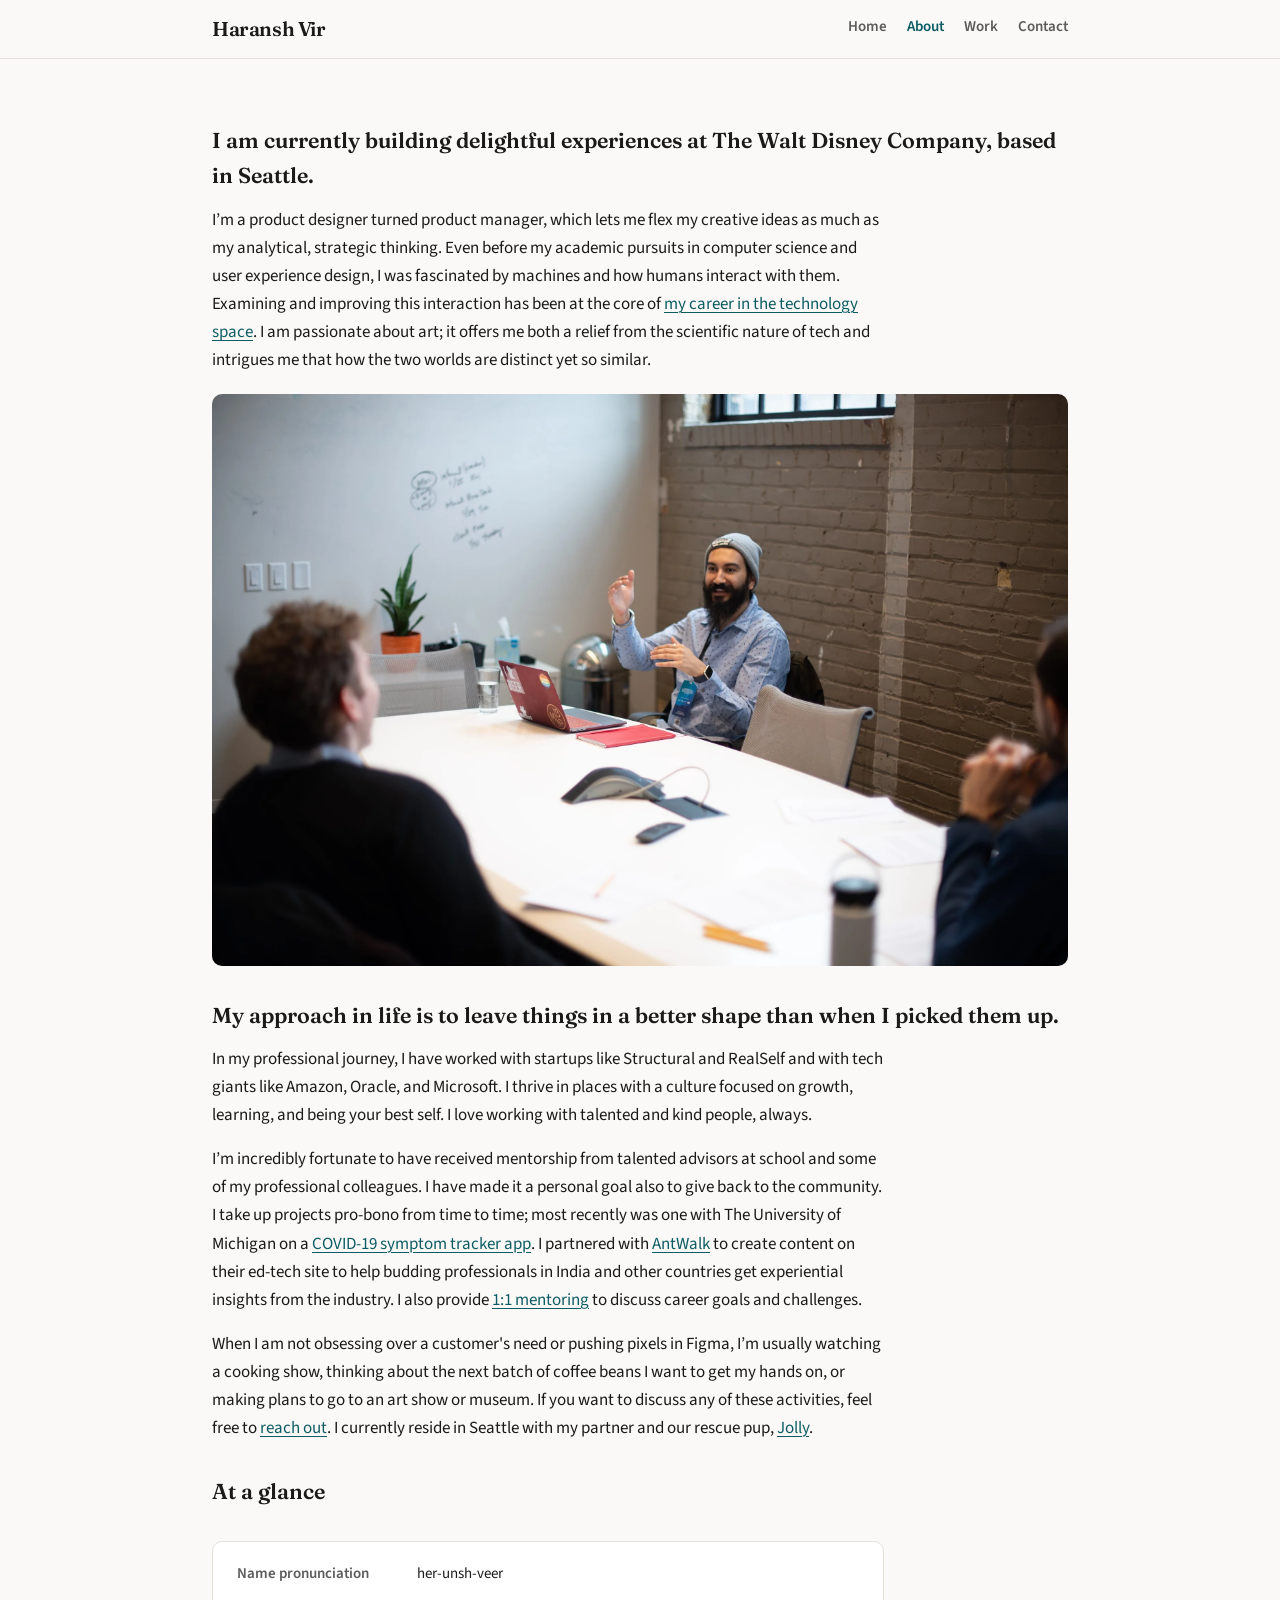
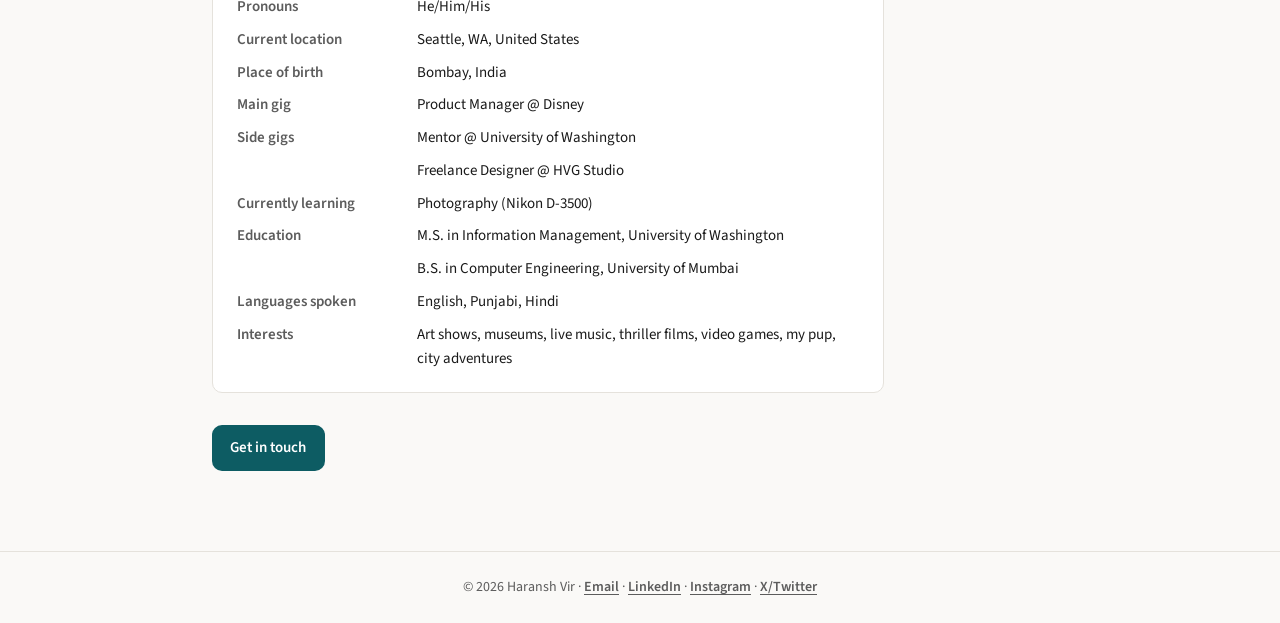
==== about.html @ 8d36b3bd "Initial site import" ====
<!DOCTYPE html>
<html lang="en">
  <head>
    <meta charset="utf-8" />
    <meta name="viewport" content="width=device-width, initial-scale=1" />
    <title>About — Haransh Vir</title>
    <meta
      name="description"
      content="About Haransh Vir — product designer turned PM at Disney, Seattle."
    />
    <link rel="preconnect" href="https://fonts.googleapis.com" />
    <link rel="preconnect" href="https://fonts.gstatic.com" crossorigin />
    <link
      href="https://fonts.googleapis.com/css2?family=Fraunces:opsz,wght@9..144,600&family=Source+Sans+3:wght@400;600;700&display=swap"
      rel="stylesheet"
    />
    <link rel="icon" href="assets/favicon.svg" type="image/svg+xml" />
    <link rel="stylesheet" href="css/style.css" />
  </head>
  <body>
    <a class="skip-link" href="#main">Skip to content</a>
    <header class="site-header">
      <div class="header-inner">
        <a class="logo" href="index.html">Haransh Vir</a>
        <button
          type="button"
          class="nav-toggle"
          aria-expanded="false"
          aria-controls="site-nav"
        >
          Menu
        </button>
        <nav class="nav" id="site-nav" aria-label="Primary">
          <ul class="nav-list">
            <li><a href="index.html">Home</a></li>
            <li><a href="about.html" aria-current="page">About</a></li>
            <li><a href="work.html">Work</a></li>
            <li><a href="contact.html">Contact</a></li>
          </ul>
        </nav>
      </div>
    </header>

    <main id="main">
      <!--<h1 class="section-title">About</h1>-->
      <!--<p class="lead">A bit more about me in my personal and professional life.</p>-->

      <h2>I am currently building delightful experiences at The Walt Disney Company, based in Seattle.</h2>
      <p>
        I’m a product designer turned product manager, which lets me flex my creative ideas as much as my analytical, strategic thinking. Even before my academic pursuits in computer science and user experience design, I was fascinated by machines and how humans interact with them. Examining and improving this interaction has been at the core of
        <a href="work.html">my career in the technology space</a>. I am passionate about art; it offers me both a relief from the scientific nature of tech and intrigues me that how the two worlds are distinct yet so similar.
      </p>

      <figure class="about-onsite">
        <img
          src="assets/hvg_onsite.webp"
          alt="Haransh on site at a technology industry event."
          width="2500"
          height="1669"
          loading="lazy"
        />
      </figure>

      <h2>My approach in life is to leave things in a better shape than when I picked them up.</h2>
      <p>
        In my professional journey, I have worked with startups like Structural and RealSelf and with tech giants like Amazon, Oracle, and Microsoft. I thrive in places with a culture focused on growth, learning, and being your best self. I love working with talented and kind people, always.
      </p>
      <p>
        I’m incredibly fortunate to have received mentorship from talented advisors at school and some of my professional colleagues. I have made it a personal goal also to give back to the community. I take up projects pro-bono from time to time; most recently was one with The University of Michigan on a
        <a target="_blank" rel="noopener noreferrer" href="https://apps.apple.com/us/app/covid-symptoms/id1510692333">COVID-19 symptom tracker app</a>. I partnered with
        <a target="_blank" rel="noopener noreferrer" href="https://grow.antwalk.com/author/892">AntWalk</a> to create content on their ed-tech site to help budding professionals in India and other countries get experiential insights from the industry. I also provide
        <a target="_blank" rel="noopener noreferrer" href="https://www.skillshare.com/user/haranshvir">1:1 mentoring</a> to discuss career goals and challenges.
      </p>
      <p>
        When I am not obsessing over a customer's need or pushing pixels in Figma, I’m usually watching a cooking show, thinking about the next batch of coffee beans I want to get my hands on, or making plans to go to an art show or museum. If you want to discuss any of these activities, feel free to
        <a href="contact.html">reach out</a>. I currently reside in Seattle with my partner and our rescue pup,
        <a target="_blank" rel="noopener noreferrer" href="https://instagram.com/jolly__bean">Jolly</a>.
      </p>

      <h2>At a glance</h2>
      <div class="glance">
        <dl>
          <dt>Name pronunciation</dt>
          <dd>her-unsh-veer</dd>
          <dt>Pronouns</dt>
          <dd>He/Him/His</dd>
          <dt>Current location</dt>
          <dd>Seattle, WA, United States</dd>
          <dt>Place of birth</dt>
          <dd>Bombay, India</dd>
          <dt>Main gig</dt>
          <dd>Product Manager @ Disney</dd>
          <dt>Side gigs</dt>
          <dd>Mentor @ University of Washington</dd>
          <dt></dt>
          <dd>Freelance Designer @ HVG Studio</dd>
          <dt>Currently learning</dt>
          <dd>Photography (Nikon D-3500)</dd>
          <dt>Education</dt>
          <dd>M.S. in Information Management, University of Washington</dd>
          <dt></dt>
          <dd>B.S. in Computer Engineering, University of Mumbai</dd>
          <dt>Languages spoken</dt>
          <dd>English, Punjabi, Hindi</dd>
          <dt>Interests</dt>
          <dd>Art shows, museums, live music, thriller films, video games, my pup, city adventures</dd>
        </dl>
      </div>

      <p><a class="btn" href="contact.html">Get in touch</a></p>
    </main>

    <footer class="site-footer">
      <p class="footer-line">
        © <span id="y"></span> Haransh Vir
        ·
        <a href="mailto:hello@haranshvir.com">Email</a>
        ·
        <a target="_blank" rel="noopener noreferrer" href="https://www.linkedin.com/in/haranshvirgujral">LinkedIn</a>
        ·
        <a target="_blank" rel="noopener noreferrer" href="https://www.instagram.com/haranshvir/">Instagram</a>
        ·
        <a target="_blank" rel="noopener noreferrer me" href="https://x.com/haranshvir">X/Twitter</a>
      </p>
    </footer>
    <script>
      document.getElementById("y").textContent = new Date().getFullYear();
    </script>
    <script src="js/nav.js"></script>
  </body>
</html>
---- css/style.css ----
/* Haransh Vir — personal site */
:root {
  --bg: #faf9f7;
  --surface: #ffffff;
  --text: #1a1a1a;
  --muted: #5c5c5c;
  --accent: #0d5c63;
  --accent-soft: #e8f4f5;
  --border: #e5e2dc;
  --radius: 10px;
  --font: "Source Sans 3", "Segoe UI", system-ui, sans-serif;
  --font-display: "Fraunces", "Georgia", serif;
  --max: 42rem;
  --nav-h: 3.5rem;
}

*,
*::before,
*::after {
  box-sizing: border-box;
}

html {
  scroll-behavior: smooth;
}

body {
  margin: 0;
  min-height: 100vh;
  font-family: var(--font);
  font-size: 1.0625rem;
  line-height: 1.65;
  color: var(--text);
  background: var(--bg);
}

a {
  color: var(--accent);
  text-decoration-thickness: 1px;
  text-underline-offset: 3px;
}

a:hover {
  text-decoration-thickness: 2px;
}

:focus-visible {
  outline: 2px solid var(--accent);
  outline-offset: 3px;
}

.skip-link {
  position: absolute;
  left: -9999px;
  top: 0;
  padding: 0.75rem 1rem;
  background: var(--accent);
  color: #fff;
  z-index: 100;
}

.skip-link:focus {
  left: 0;
}

.site-header {
  position: sticky;
  top: 0;
  z-index: 50;
  background: rgba(250, 249, 247, 0.92);
  backdrop-filter: blur(10px);
  border-bottom: 1px solid var(--border);
}

.header-inner {
  position: relative;
  max-width: 56rem;
  margin: 0 auto;
  padding: 0.75rem 1.25rem;
  display: flex;
  align-items: center;
  justify-content: space-between;
  gap: 1rem;
  min-height: var(--nav-h);
}

.logo {
  font-family: var(--font-display);
  font-weight: 600;
  font-size: 1.25rem;
  color: var(--text);
  text-decoration: none;
  letter-spacing: -0.02em;
}

.logo:hover {
  color: var(--accent);
  text-decoration: none;
}

.nav-toggle {
  display: none;
  border: 1px solid var(--border);
  background: var(--surface);
  border-radius: var(--radius);
  padding: 0.5rem 0.75rem;
  font: inherit;
  cursor: pointer;
  color: var(--text);
}

.nav-list {
  list-style: none;
  margin: 0;
  padding: 0;
  display: flex;
  flex-wrap: wrap;
  gap: 0.25rem 1.25rem;
  align-items: center;
}

.nav-list a {
  font-weight: 600;
  font-size: 0.9375rem;
  color: var(--muted);
  text-decoration: none;
}

.nav-list a:hover,
.nav-list a[aria-current="page"] {
  color: var(--accent);
}

main {
  max-width: 56rem;
  margin: 0 auto;
  padding: 2rem 1.25rem 4rem;
}

.hero {
  max-width: var(--max);
  margin-bottom: 2.5rem;
}

.hero-profile {
  display: block;
  margin: 1.25rem 0 0;
  max-width: 22.5rem;
  width: 100%;
  height: auto;
  border-radius: var(--radius);
  box-shadow: 0 4px 24px rgba(0, 0, 0, 0.08);
}

/* Full width of main column (wider than body text max-width on p) */
.about-onsite {
  margin: 1.25rem 0 1.75rem;
  padding: 0;
  max-width: none;
  width: 100%;
}

.about-onsite img {
  display: block;
  width: 100%;
  height: auto;
  border-radius: var(--radius);
}

.hero h1 {
  font-family: var(--font-display);
  font-weight: 600;
  font-size: clamp(1.75rem, 4vw, 2.35rem);
  line-height: 1.2;
  letter-spacing: -0.02em;
  margin: 0 0 1rem;
}

.lead {
  font-size: 1.125rem;
  color: var(--muted);
  margin: 0 0 1.25rem;
}

.btn {
  display: inline-block;
  font-weight: 600;
  font-size: 0.9375rem;
  padding: 0.65rem 1.15rem;
  border-radius: var(--radius);
  background: var(--accent);
  color: #fff !important;
  text-decoration: none !important;
  border: none;
  cursor: pointer;
}

.btn:hover {
  filter: brightness(1.08);
  text-decoration: none;
}

.btn-secondary {
  background: var(--surface);
  color: var(--accent) !important;
  border: 1px solid var(--border);
}

.section-title {
  font-family: var(--font-display);
  font-weight: 600;
  font-size: 1.65rem;
  margin: 2.5rem 0 1rem;
  letter-spacing: -0.02em;
}

.section-title:first-child {
  margin-top: 0;
}

h2 {
  font-family: var(--font-display);
  font-weight: 600;
  font-size: 1.35rem;
  margin: 2rem 0 0.75rem;
}

h3 {
  font-size: 1.05rem;
  font-weight: 700;
  margin: 1.5rem 0 0.5rem;
}

p {
  margin: 0 0 1rem;
  max-width: var(--max);
}

ul {
  margin: 0 0 1rem;
  padding-left: 1.25rem;
  max-width: var(--max);
}

li {
  margin-bottom: 0.35rem;
}

.glance {
  background: var(--surface);
  border: 1px solid var(--border);
  border-radius: var(--radius);
  padding: 1.25rem 1.5rem;
  margin: 2rem 0;
  max-width: var(--max);
}

.glance dl {
  margin: 0;
  display: grid;
  grid-template-columns: minmax(8rem, 10rem) 1fr;
  gap: 0.5rem 1.25rem;
  font-size: 0.9375rem;
}

.glance dt {
  margin: 0;
  color: var(--muted);
  font-weight: 600;
}

.glance dd {
  margin: 0;
}

.work-role {
  margin: 2.5rem 0;
  padding-top: 2rem;
  border-top: 1px solid var(--border);
}

.work-role:first-of-type {
  border-top: none;
  padding-top: 0;
}

.work-role h2 {
  margin-top: 0;
  font-size: 1.25rem;
}

.meta-strip {
  display: flex;
  flex-wrap: wrap;
  gap: 0.5rem 1rem;
  font-size: 0.875rem;
  color: var(--muted);
  margin-bottom: 0.75rem;
}

.links-list {
  list-style: none;
  padding: 0;
  margin: 0.75rem 0 0;
}

.links-list li {
  margin-bottom: 0.5rem;
}

.links-list a {
  font-weight: 600;
}

.contact-card {
  background: var(--accent-soft);
  border: 1px solid var(--border);
  border-radius: var(--radius);
  padding: 1.5rem;
  max-width: var(--max);
  margin-top: 1.5rem;
}

.contact-card p:last-child {
  margin-bottom: 0;
}

.site-footer {
  border-top: 1px solid var(--border);
  padding: 1.5rem 1.25rem;
  text-align: center;
  font-size: 0.875rem;
  color: var(--muted);
}

.site-footer a {
  color: var(--muted);
  font-weight: 600;
}

.site-footer .footer-line {
  margin: 0;
  max-width: none;
}

@media (max-width: 640px) {
  .nav-toggle {
    display: block;
  }

  .nav {
    position: absolute;
    left: 0;
    right: 0;
    top: 100%;
    background: var(--surface);
    border-bottom: 1px solid var(--border);
    padding: 0.75rem 1.25rem 1rem;
    display: none;
  }

  .nav.is-open {
    display: block;
  }

  .nav-list {
    flex-direction: column;
    align-items: flex-start;
    gap: 0.5rem;
  }

  .glance dl {
    grid-template-columns: 1fr;
  }

  .glance dt {
    margin-top: 0.75rem;
  }

  .glance dt:first-child {
    margin-top: 0;
  }
}
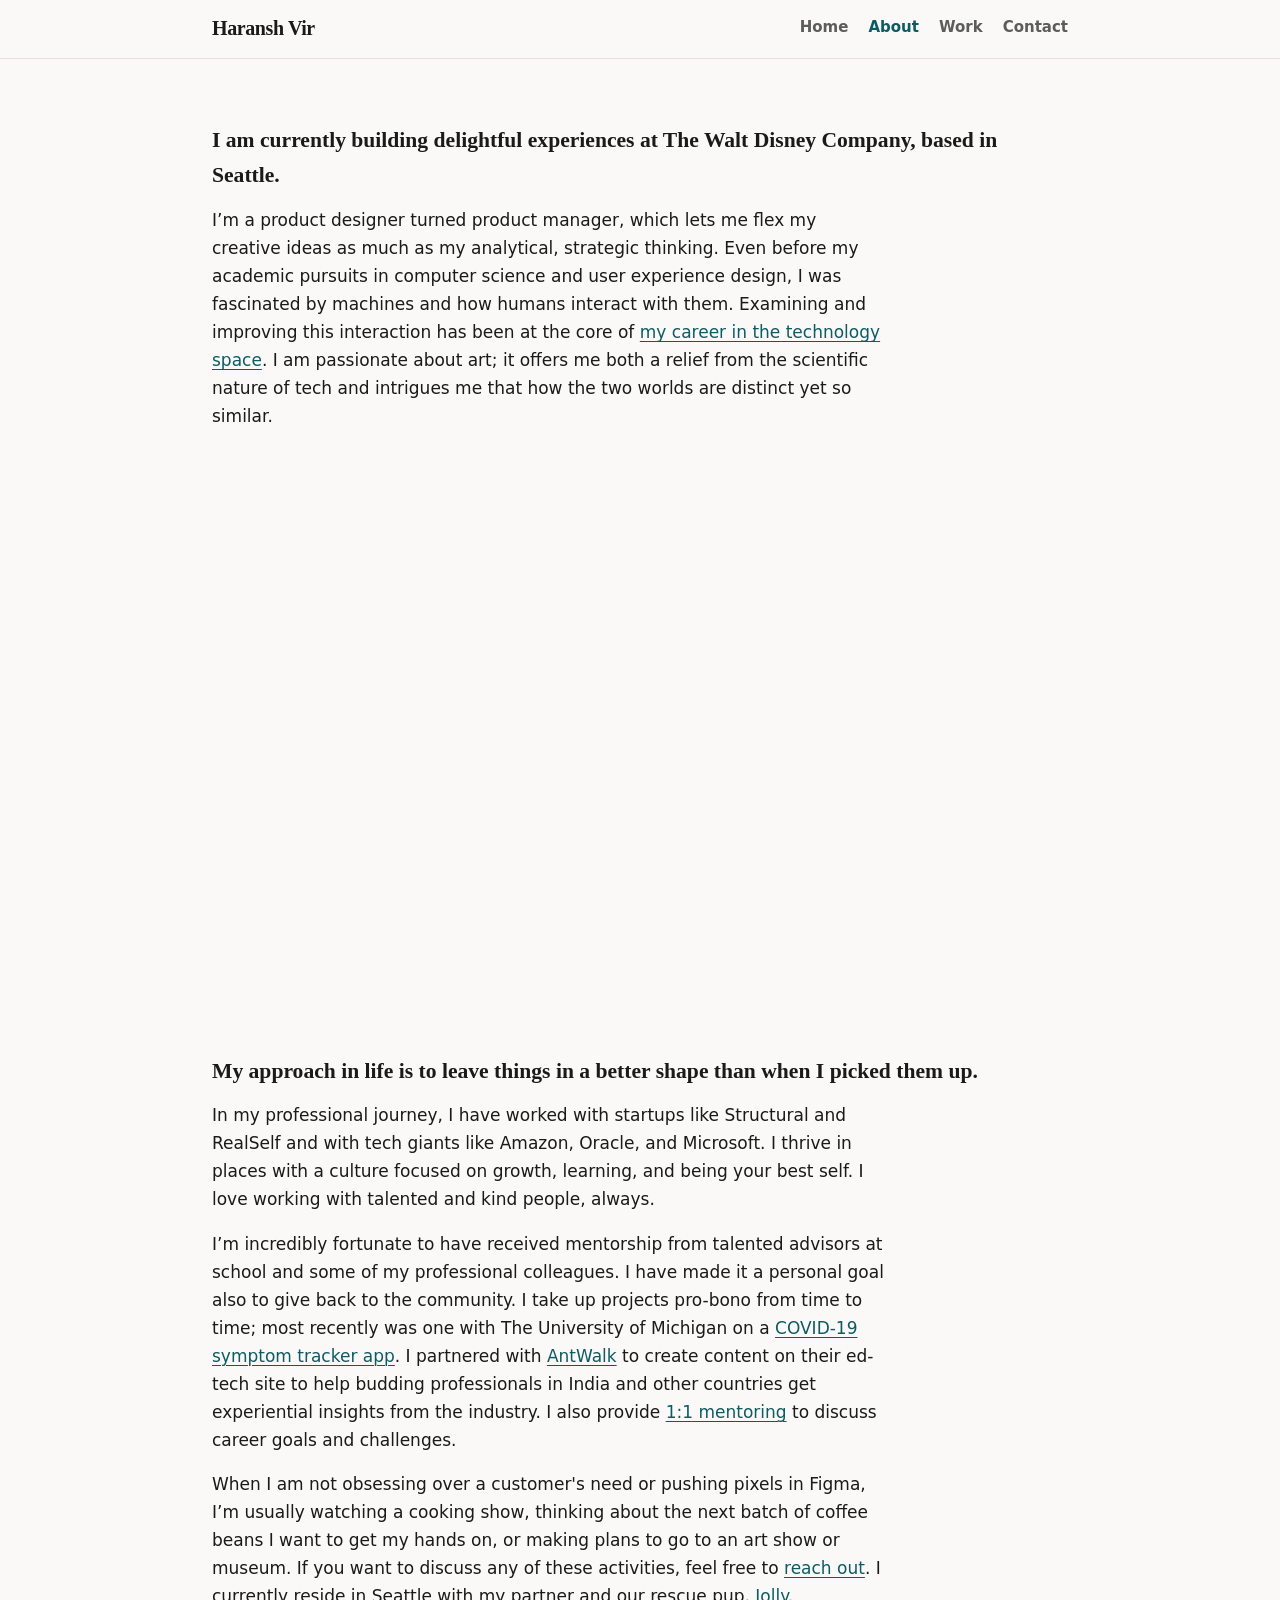
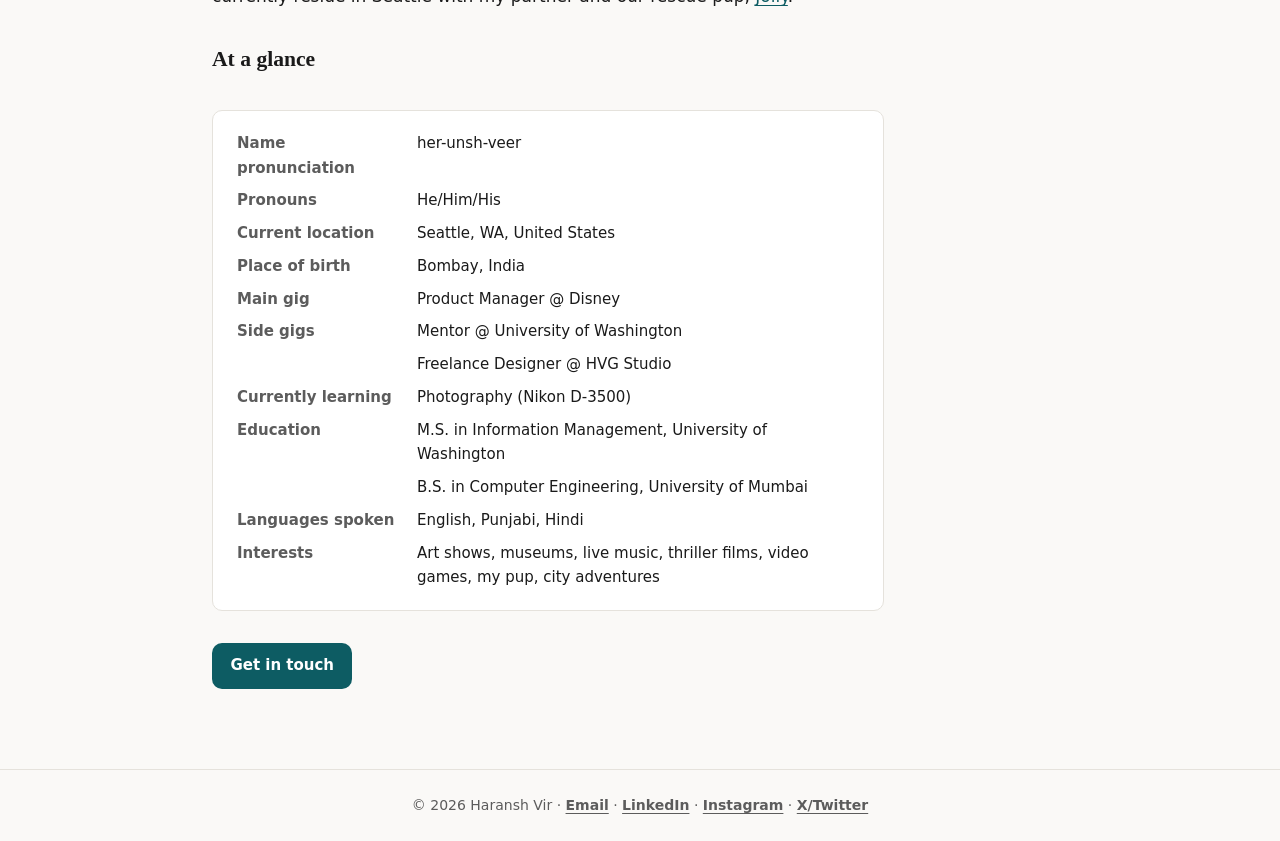
==== commit f0c5f70e: "Home at /home/, pretty URLs for sections, resume redirects" ====
--- a/about.html
+++ b/about.html
@@ -3,129 +3,14 @@
   <head>
     <meta charset="utf-8" />
     <meta name="viewport" content="width=device-width, initial-scale=1" />
-    <title>About — Haransh Vir</title>
-    <meta
-      name="description"
-      content="About Haransh Vir — product designer turned PM at Disney, Seattle."
-    />
-    <link rel="preconnect" href="https://fonts.googleapis.com" />
-    <link rel="preconnect" href="https://fonts.gstatic.com" crossorigin />
-    <link
-      href="https://fonts.googleapis.com/css2?family=Fraunces:opsz,wght@9..144,600&family=Source+Sans+3:wght@400;600;700&display=swap"
-      rel="stylesheet"
-    />
-    <link rel="icon" href="assets/favicon.svg" type="image/svg+xml" />
-    <link rel="stylesheet" href="css/style.css" />
+    <title>Redirecting…</title>
+    <meta http-equiv="refresh" content="0;url=about/" />
+    <link rel="canonical" href="about/" />
   </head>
   <body>
-    <a class="skip-link" href="#main">Skip to content</a>
-    <header class="site-header">
-      <div class="header-inner">
-        <a class="logo" href="index.html">Haransh Vir</a>
-        <button
-          type="button"
-          class="nav-toggle"
-          aria-expanded="false"
-          aria-controls="site-nav"
-        >
-          Menu
-        </button>
-        <nav class="nav" id="site-nav" aria-label="Primary">
-          <ul class="nav-list">
-            <li><a href="index.html">Home</a></li>
-            <li><a href="about.html" aria-current="page">About</a></li>
-            <li><a href="work.html">Work</a></li>
-            <li><a href="contact.html">Contact</a></li>
-          </ul>
-        </nav>
-      </div>
-    </header>
-
-    <main id="main">
-      <!--<h1 class="section-title">About</h1>-->
-      <!--<p class="lead">A bit more about me in my personal and professional life.</p>-->
-
-      <h2>I am currently building delightful experiences at The Walt Disney Company, based in Seattle.</h2>
-      <p>
-        I’m a product designer turned product manager, which lets me flex my creative ideas as much as my analytical, strategic thinking. Even before my academic pursuits in computer science and user experience design, I was fascinated by machines and how humans interact with them. Examining and improving this interaction has been at the core of
-        <a href="work.html">my career in the technology space</a>. I am passionate about art; it offers me both a relief from the scientific nature of tech and intrigues me that how the two worlds are distinct yet so similar.
-      </p>
-
-      <figure class="about-onsite">
-        <img
-          src="assets/hvg_onsite.webp"
-          alt="Haransh on site at a technology industry event."
-          width="2500"
-          height="1669"
-          loading="lazy"
-        />
-      </figure>
-
-      <h2>My approach in life is to leave things in a better shape than when I picked them up.</h2>
-      <p>
-        In my professional journey, I have worked with startups like Structural and RealSelf and with tech giants like Amazon, Oracle, and Microsoft. I thrive in places with a culture focused on growth, learning, and being your best self. I love working with talented and kind people, always.
-      </p>
-      <p>
-        I’m incredibly fortunate to have received mentorship from talented advisors at school and some of my professional colleagues. I have made it a personal goal also to give back to the community. I take up projects pro-bono from time to time; most recently was one with The University of Michigan on a
-        <a target="_blank" rel="noopener noreferrer" href="https://apps.apple.com/us/app/covid-symptoms/id1510692333">COVID-19 symptom tracker app</a>. I partnered with
-        <a target="_blank" rel="noopener noreferrer" href="https://grow.antwalk.com/author/892">AntWalk</a> to create content on their ed-tech site to help budding professionals in India and other countries get experiential insights from the industry. I also provide
-        <a target="_blank" rel="noopener noreferrer" href="https://www.skillshare.com/user/haranshvir">1:1 mentoring</a> to discuss career goals and challenges.
-      </p>
-      <p>
-        When I am not obsessing over a customer's need or pushing pixels in Figma, I’m usually watching a cooking show, thinking about the next batch of coffee beans I want to get my hands on, or making plans to go to an art show or museum. If you want to discuss any of these activities, feel free to
-        <a href="contact.html">reach out</a>. I currently reside in Seattle with my partner and our rescue pup,
-        <a target="_blank" rel="noopener noreferrer" href="https://instagram.com/jolly__bean">Jolly</a>.
-      </p>
-
-      <h2>At a glance</h2>
-      <div class="glance">
-        <dl>
-          <dt>Name pronunciation</dt>
-          <dd>her-unsh-veer</dd>
-          <dt>Pronouns</dt>
-          <dd>He/Him/His</dd>
-          <dt>Current location</dt>
-          <dd>Seattle, WA, United States</dd>
-          <dt>Place of birth</dt>
-          <dd>Bombay, India</dd>
-          <dt>Main gig</dt>
-          <dd>Product Manager @ Disney</dd>
-          <dt>Side gigs</dt>
-          <dd>Mentor @ University of Washington</dd>
-          <dt></dt>
-          <dd>Freelance Designer @ HVG Studio</dd>
-          <dt>Currently learning</dt>
-          <dd>Photography (Nikon D-3500)</dd>
-          <dt>Education</dt>
-          <dd>M.S. in Information Management, University of Washington</dd>
-          <dt></dt>
-          <dd>B.S. in Computer Engineering, University of Mumbai</dd>
-          <dt>Languages spoken</dt>
-          <dd>English, Punjabi, Hindi</dd>
-          <dt>Interests</dt>
-          <dd>Art shows, museums, live music, thriller films, video games, my pup, city adventures</dd>
-        </dl>
-      </div>
-
-      <p><a class="btn" href="contact.html">Get in touch</a></p>
-    </main>
-
-    <footer class="site-footer">
-      <p class="footer-line">
-        © <span id="y"></span> Haransh Vir
-        ·
-        <a href="mailto:hello@haranshvir.com">Email</a>
-        ·
-        <a target="_blank" rel="noopener noreferrer" href="https://www.linkedin.com/in/haranshvirgujral">LinkedIn</a>
-        ·
-        <a target="_blank" rel="noopener noreferrer" href="https://www.instagram.com/haranshvir/">Instagram</a>
-        ·
-        <a target="_blank" rel="noopener noreferrer me" href="https://x.com/haranshvir">X/Twitter</a>
-      </p>
-    </footer>
-    <script>
-      document.getElementById("y").textContent = new Date().getFullYear();
-    </script>
-    <script src="js/nav.js"></script>
+    <p>
+      If you are not redirected,
+      <a href="about/">open About</a>.
+    </p>
   </body>
 </html>
